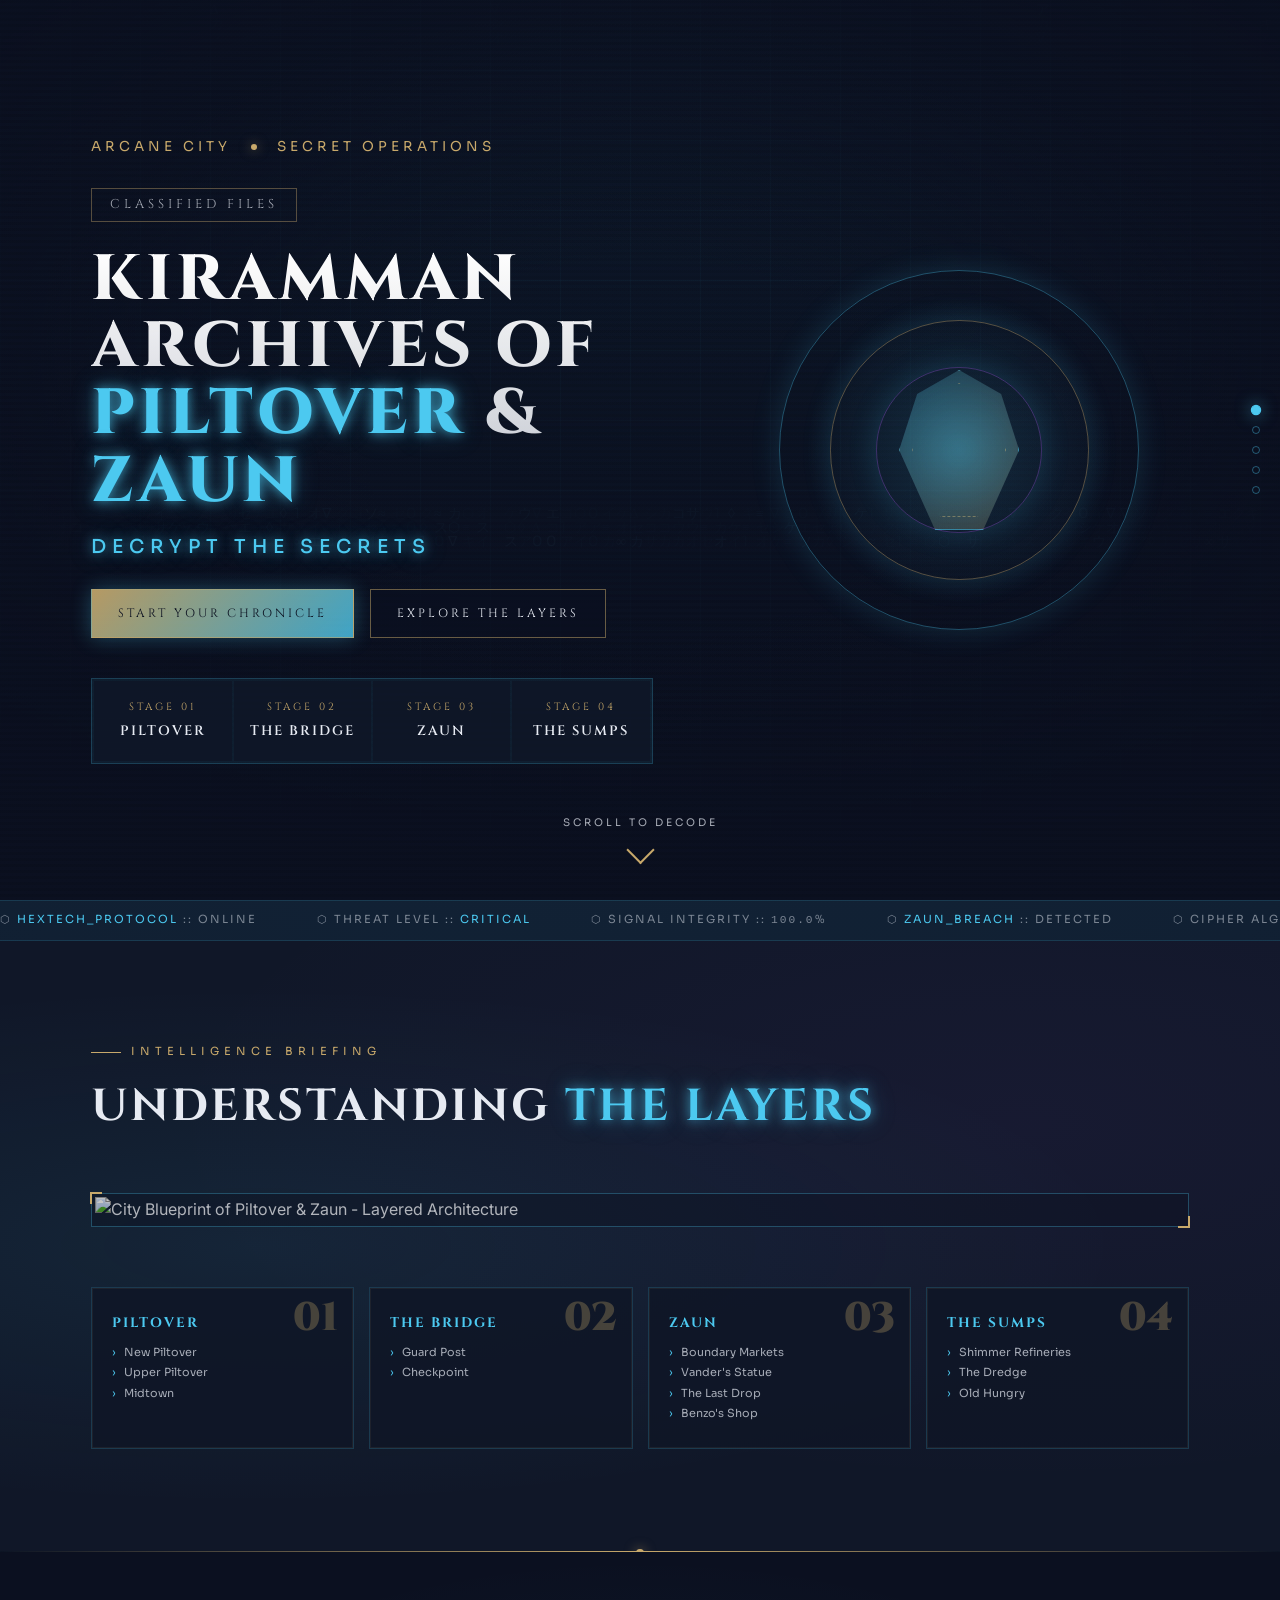
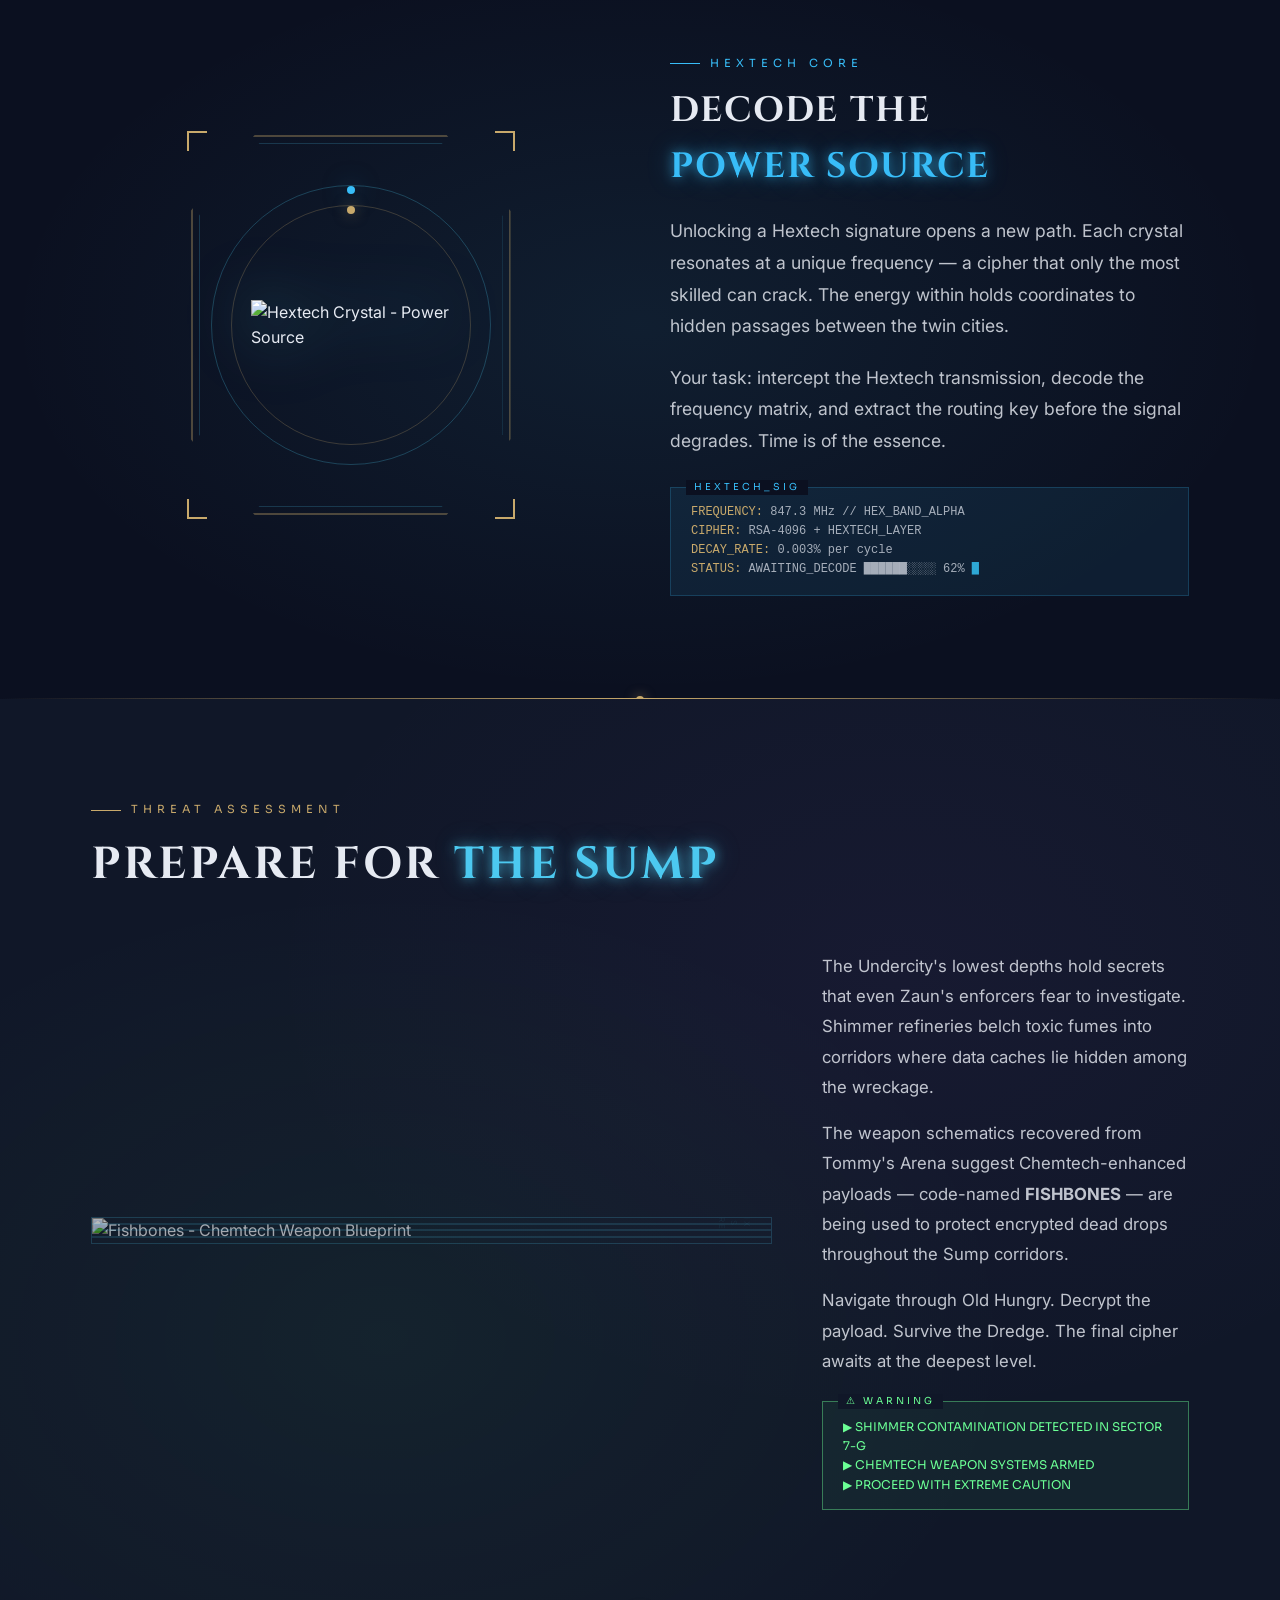
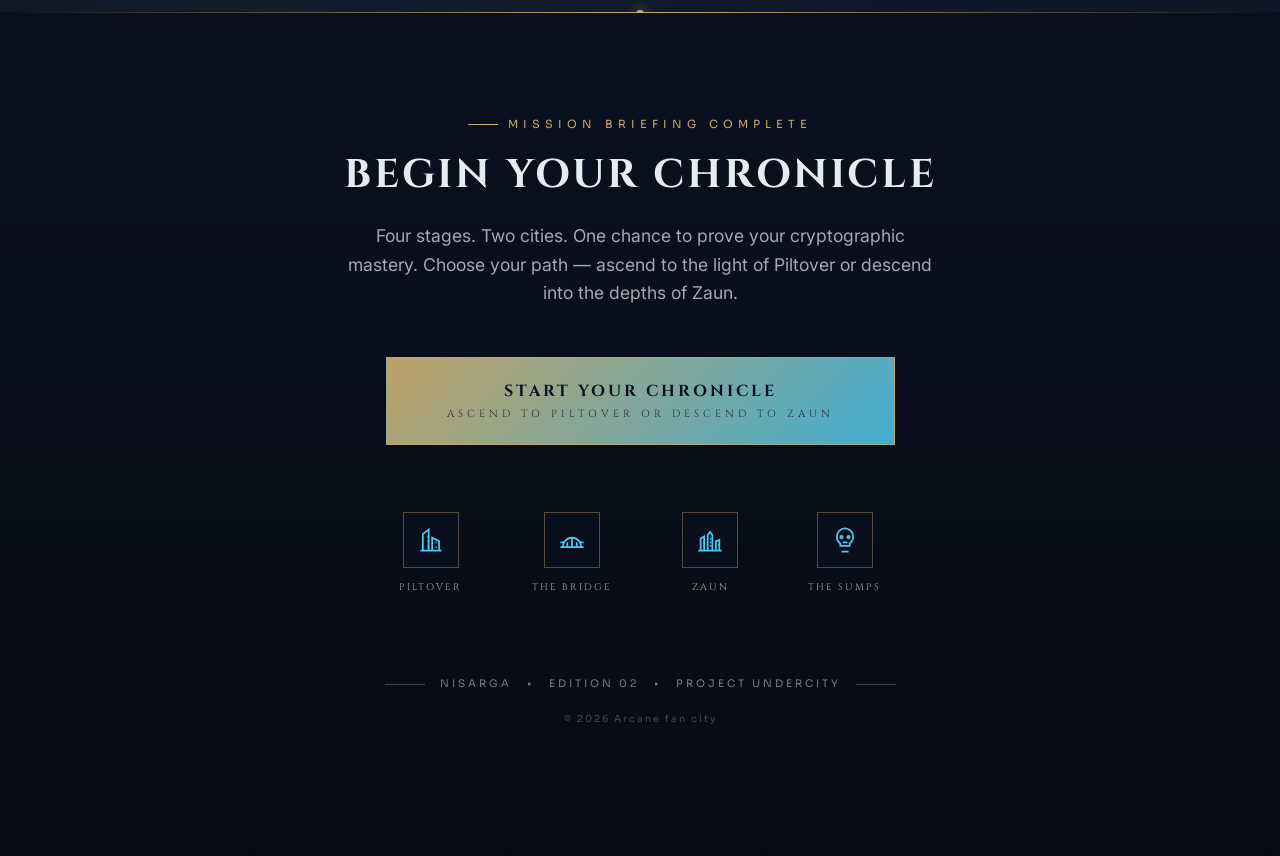
==== index.html @ 18150e85 "Add files via upload" ====
<!DOCTYPE html>
<html lang="en">
<head>
  <meta charset="UTF-8">
  <meta name="viewport" content="width=device-width, initial-scale=1.0">
  <meta name="description" content="The Chronicles of Piltover & Zaun — A Cryptography CTF Challenge. Decode hextech secrets, navigate the undercity, and prove your skills across 4 stages.">
  <title>Chronicles of Piltover & Zaun | Cryptography CTF Challenge</title>
  <link rel="stylesheet" href="index.css">
  <link rel="preconnect" href="https://fonts.googleapis.com">
  <link rel="preconnect" href="https://fonts.gstatic.com" crossorigin>
</head>
<body>

  <!-- Loading Screen -->
  <div class="loading-screen" id="loading-screen">
    <div class="loading-text">Initializing</div>
    <div class="loading-bar"></div>
  </div>

  <!-- Global Canvas Effects -->
  <canvas id="matrix-canvas"></canvas>
  <canvas id="data-streams-canvas"></canvas>
  
  <!-- Grid Overlay -->
  <div class="grid-overlay"></div>

  <!-- Digital Dust Particles -->
  <div class="digital-dust" id="digital-dust"></div>

  <!-- Main Content -->
  <main class="main-content">

    <!-- ==================== HERO SECTION ==================== -->
    <section class="hero-section section" id="hero">
      <div class="hero-bg-layers">
        <div class="hero-layer hero-layer--grid" id="layer-grid"></div>
        <div class="hero-layer hero-layer--city" id="layer-city"></div>
        <div class="hero-layer hero-layer--atmosphere"></div>
        <div class="hero-layer hero-layer--vignette"></div>
        <div class="hero-scanlines"></div>
      </div>

      <div class="hero-layout">
        <div class="hero-content">
          <div class="hero-branding">
            <span>Arcane City</span>
            <span class="brand-dot"></span>
            <span>Secret Operations</span>
          </div>

          <div class="hero-edition">Classified files</div>

          <h1 class="hero-title">
            Kiramman Archives of<br>
            <span class="accent">Piltover</span> & <span class="accent">Zaun</span>
          </h1>
          <p class="hero-subtitle">Decrypt the Secrets </p>

          <div class="hero-actions">
            <a href="#cta" class="hero-cta hero-cta--primary">Start Your Chronicle</a>
            <a href="#layers" class="hero-cta hero-cta--ghost">Explore The Layers</a>
          </div>

          <div class="hero-stages">
            <div class="hero-stage">
              <div class="stage-number">Stage 01</div>
              <div class="stage-name">Piltover</div>
            </div>
            <div class="hero-stage">
              <div class="stage-number">Stage 02</div>
              <div class="stage-name">The Bridge</div>
            </div>
            <div class="hero-stage">
              <div class="stage-number">Stage 03</div>
              <div class="stage-name">Zaun</div>
            </div>
            <div class="hero-stage">
              <div class="stage-number">Stage 04</div>
              <div class="stage-name">The Sumps</div>
            </div>
          </div>
        </div>

        <div class="hero-visual" aria-hidden="true">
          <div class="core-orbit">
            <div class="core-ring core-ring--outer"></div>
            <div class="core-ring core-ring--mid"></div>
            <div class="core-ring core-ring--inner"></div>
            <div class="core-crystal">
              <div class="core-crystal-glow"></div>
              <div class="core-runes"></div>
            </div>
            <div class="core-sparks"></div>
          </div>
        </div>
      </div>

      <div class="scroll-indicator">
        <span>Scroll to Decode</span>
        <div class="arrow"></div>
      </div>
    </section>

    <!-- Data Ticker -->
    <div class="data-ticker">
      <div class="data-ticker-inner" id="ticker">
        <span>⬡ <span class="red">HEXTECH_PROTOCOL</span> :: Online</span>
        <span>⬡ Threat Level :: <span class="red">CRITICAL</span></span>
        <span>⬡ Signal Integrity :: <span class="signal-integrity">98.7</span>%</span>
        <span>⬡ <span class="red">ZAUN_BREACH</span> :: Detected</span>
        <span>⬡ Cipher Algorithm :: AES-256-HEX</span>
        <span>⬡ Countdown :: <span class="red" id="countdown-ticker">00:00:00</span></span>
        <span>⬡ Active Agents :: 61</span>
        <span>⬡ <span class="red">SHIMMER_TRACE</span> :: Positive</span>
        <span>⬡ Decryption Keys :: 4 Required</span>
        <span>⬡ Bridge Status :: <span class="red">LOCKDOWN</span></span>
        <!-- Duplicate for seamless loop -->
        <span>⬡ <span class="red">HEXTECH_PROTOCOL</span> :: Online</span>
        <span>⬡ Threat Level :: <span class="red">CRITICAL</span></span>
        <span>⬡ Signal Integrity :: <span class="signal-integrity">98.7</span>%</span>
        <span>⬡ <span class="red">ZAUN_BREACH</span> :: Detected</span>
        <span>⬡ Cipher Algorithm :: AES-256-HEX</span>
        <span>⬡ Countdown :: <span class="red">00:00:00</span></span>
        <span>⬡ Active Agents :: 61</span>
        <span>⬡ <span class="red">SHIMMER_TRACE</span> :: Positive</span>
        <span>⬡ Decryption Keys :: 4 Required</span>
        <span>⬡ Bridge Status :: <span class="red">LOCKDOWN</span></span>
      </div>
    </div>

    <!-- ==================== UNDERSTANDING THE LAYERS ==================== -->
    <section class="layers-section section" id="layers">
      <div class="section-inner">
        <div class="section-label reveal">Intelligence Briefing</div>
        <h2 class="section-title reveal reveal-delay-1">
          Understanding <span class="highlight">The Layers</span>
        </h2>

        <!-- Blueprint with callout panels -->
        <div class="blueprint-container reveal reveal-delay-2">
          <div class="blueprint-image-wrap">
            <img src="assets/images/City.png" alt="City Blueprint of Piltover & Zaun - Layered Architecture" id="blueprint-img">

            <div class="callout-overlay" id="callout-overlay">
              <div class="callout-panel callout--piltover">
                <span class="callout-stage">Stage 1</span>
                Piltover<br>
                <span style="font-weight:400; font-size:0.55rem; opacity:0.8;">New Piltover • Upper Piltover • Midtown</span>
              </div>

              <div class="callout-panel callout--bridge">
                <span class="callout-stage">Stage 2</span>
                The Bridge<br>
                <span style="font-weight:400; font-size:0.55rem; opacity:0.8;">Guard Post • Checkpoint</span>
              </div>

              <div class="callout-panel callout--zaun">
                <span class="callout-stage">Stage 3</span>
                Zaun<br>
                <span style="font-weight:400; font-size:0.55rem; opacity:0.8;">Upper Zone: Boundary Markets, Vander's Statue<br>Middle Zone: The Last Drop, Benzo's Shop</span>
              </div>

              <div class="callout-panel callout--sumps">
                <span class="callout-stage">Stage 4</span>
                The Sumps<br>
                <span style="font-weight:400; font-size:0.55rem; opacity:0.8;">Shimmer Refineries • The Dredge • Old Hungry</span>
              </div>
            </div>
          </div>
        </div>

        <!-- Stage detail cards -->
        <div class="stage-cards">
          <div class="stage-card reveal">
            <div class="stage-card-number">01</div>
            <div class="stage-card-title">Piltover</div>
            <div class="stage-card-locations">
              <span>New Piltover</span>
              <span>Upper Piltover</span>
              <span>Midtown</span>
            </div>
          </div>

          <div class="stage-card reveal reveal-delay-1">
            <div class="stage-card-number">02</div>
            <div class="stage-card-title">The Bridge</div>
            <div class="stage-card-locations">
              <span>Guard Post</span>
              <span>Checkpoint</span>
            </div>
          </div>

          <div class="stage-card reveal reveal-delay-2">
            <div class="stage-card-number">03</div>
            <div class="stage-card-title">Zaun</div>
            <div class="stage-card-locations">
              <span>Boundary Markets</span>
              <span>Vander's Statue</span>
              <span>The Last Drop</span>
              <span>Benzo's Shop</span>
            </div>
          </div>

          <div class="stage-card reveal reveal-delay-3">
            <div class="stage-card-number">04</div>
            <div class="stage-card-title">The Sumps</div>
            <div class="stage-card-locations">
              <span>Shimmer Refineries</span>
              <span>The Dredge</span>
              <span>Old Hungry</span>
            </div>
          </div>
        </div>
      </div>
    </section>

    <div class="section-divider"></div>

    <!-- ==================== HEXTECH GEM SECTION ==================== -->
    <section class="hextech-section section" id="hextech">
      <div class="section-inner">
        <div class="hextech-content">
          <div class="hextech-visual reveal">
            <div class="hextech-frame">
              <div class="hextech-corner hextech-corner--tl"></div>
              <div class="hextech-corner hextech-corner--tr"></div>
              <div class="hextech-corner hextech-corner--bl"></div>
              <div class="hextech-corner hextech-corner--br"></div>

              <div class="hextech-spin-ring"></div>
              <div class="hextech-spin-ring hextech-spin-ring--2"></div>
              <img src="assets/images/hextech_gem.png" alt="Hextech Crystal - Power Source" class="hextech-gem-img" id="hextech-gem">
            </div>
          </div>

          <div class="hextech-text reveal reveal-delay-2">
            <div class="section-label">Hextech Core</div>
            <h2 class="hextech-text-title">
              Decode the<br><span class="blue">Power Source</span>
            </h2>
            <p>
              Unlocking a Hextech signature opens a new path. Each crystal resonates
              at a unique frequency — a cipher that only the most skilled can crack.
              The energy within holds coordinates to hidden passages between the twin cities.
            </p>
            <p>
              Your task: intercept the Hextech transmission, decode the frequency matrix,
              and extract the routing key before the signal degrades. Time is of the essence.
            </p>

            <div class="hextech-signature">
              <code>
                <span class="key">FREQUENCY:</span> 847.3 MHz // HEX_BAND_ALPHA<br>
                <span class="key">CIPHER:</span> RSA-4096 + HEXTECH_LAYER<br>
                <span class="key">DECAY_RATE:</span> 0.003% per cycle<br>
                <span class="key">STATUS:</span> AWAITING_DECODE ██████░░░░ 62%
              </code>
            </div>
          </div>
        </div>
      </div>
    </section>

    <div class="section-divider"></div>

    <!-- ==================== FISHBONES / PREPARE FOR SUMP ==================== -->
    <section class="sump-section section" id="sump">
      <div class="section-inner">
        <div class="section-label reveal">Threat Assessment</div>
        <h2 class="section-title reveal reveal-delay-1">
          Prepare for <span class="highlight">The Sump</span>
        </h2>

        <div class="sump-content">
          <div class="fishbones-container reveal reveal-delay-2">
            <img src="assets/images/fishbones_blueprint.jpg" alt="Fishbones - Chemtech Weapon Blueprint" id="fishbones-img">

            <!-- Glitch effect lines -->
            <div class="glitch-overlay">
              <div class="glitch-line"></div>
              <div class="glitch-line"></div>
              <div class="glitch-line"></div>
            </div>

            <!-- Digital crack SVG overlay -->
            <div class="crack-overlay">
              <svg viewBox="0 0 1000 600" preserveAspectRatio="none">
                <line x1="100" y1="0" x2="250" y2="150" stroke="rgba(230,57,70,0.15)" stroke-width="1"/>
                <line x1="250" y1="150" x2="200" y2="300" stroke="rgba(230,57,70,0.1)" stroke-width="0.5"/>
                <line x1="250" y1="150" x2="400" y2="200" stroke="rgba(230,57,70,0.12)" stroke-width="0.8"/>
                <line x1="700" y1="400" x2="850" y2="550" stroke="rgba(230,57,70,0.1)" stroke-width="0.6"/>
                <line x1="850" y1="550" x2="900" y2="500" stroke="rgba(230,57,70,0.08)" stroke-width="0.5"/>
                <line x1="500" y1="100" x2="550" y2="250" stroke="rgba(230,57,70,0.06)" stroke-width="0.4"/>
              </svg>
            </div>

            <!-- Hidden Jinx graffiti -->
            <div class="jinx-hidden" title="You found me! 💣">JINX WAS HERE ✧</div>
          </div>

          <div class="sump-text reveal reveal-delay-3">
            <p>
              The Undercity's lowest depths hold secrets that even Zaun's enforcers fear
              to investigate. Shimmer refineries belch toxic fumes into corridors where
              data caches lie hidden among the wreckage.
            </p>
            <p>
              The weapon schematics recovered from Tommy's Arena suggest Chemtech-enhanced
              payloads — code-named <strong>FISHBONES</strong> — are being used to
              protect encrypted dead drops throughout the Sump corridors.
            </p>
            <p>
              Navigate through Old Hungry. Decrypt the payload. Survive the Dredge.
              The final cipher awaits at the deepest level.
            </p>

            <div class="sump-warning">
              <span class="blink">▶</span> SHIMMER CONTAMINATION DETECTED IN SECTOR 7-G<br>
              <span class="blink">▶</span> CHEMTECH WEAPON SYSTEMS ARMED<br>
              <span class="blink">▶</span> PROCEED WITH EXTREME CAUTION
            </div>
          </div>
        </div>
      </div>
    </section>

    <div class="section-divider"></div>

    <!-- ==================== FOOTER / CTA SECTION ==================== -->
    <section class="cta-section section" id="cta">
      <div class="section-inner">
        <div class="section-label reveal" style="justify-content:center;">Mission Briefing Complete</div>

        <h2 class="cta-title reveal reveal-delay-1">
          Begin Your Chronicle
        </h2>
        <p class="cta-subtitle reveal reveal-delay-2">
          Four stages. Two cities. One chance to prove your cryptographic mastery.
          Choose your path — ascend to the light of Piltover or descend into the depths of Zaun.
        </p>

        <a href="#" class="cta-button reveal reveal-delay-3" id="cta-btn">
          <span>
            Start Your Chronicle
            <span class="cta-button-sub">Ascend to Piltover or Descend to Zaun</span>
          </span>
        </a>

        <!-- Stage icons -->
        <div class="cta-icons reveal reveal-delay-4">
          <div class="cta-icon-item">
            <div class="cta-icon">
              <!-- City icon -->
              <svg viewBox="0 0 24 24">
                <path d="M3 21h18M5 21V7l5-4v18M13 21V10l6 3v8"/>
                <path d="M9 9h1M9 13h1M9 17h1M16 14h1M16 18h1"/>
              </svg>
            </div>
            <div class="cta-icon-label">Piltover</div>
          </div>

          <div class="cta-icon-item">
            <div class="cta-icon">
              <!-- Bridge icon -->
              <svg viewBox="0 0 24 24">
                <path d="M2 18h20M4 18c0-4 3.5-8 8-8s8 4 8 8"/>
                <path d="M8 18v-4M12 18v-8M16 18v-4"/>
                <path d="M2 14h4M18 14h4"/>
              </svg>
            </div>
            <div class="cta-icon-label">The Bridge</div>
          </div>

          <div class="cta-icon-item">
            <div class="cta-icon">
              <!-- Zaun skyline icon -->
              <svg viewBox="0 0 24 24">
                <path d="M2 21h20M4 21V11l3-2v12M10 21V8l2-3 2 3v13M17 21V13l3-1v9"/>
                <path d="M7 14H6M7 17H6M12 11h1M12 14h1M12 17h1M19 16h1"/>
              </svg>
            </div>
            <div class="cta-icon-label">Zaun</div>
          </div>

          <div class="cta-icon-item">
            <div class="cta-icon">
              <!-- Sump/skull icon -->
              <svg viewBox="0 0 24 24">
                <path d="M12 2C8 2 5 5.5 5 9c0 2.5 1.5 5 3 6v2h8v-2c1.5-1 3-3.5 3-6 0-3.5-3-7-7-7z"/>
                <path d="M9 22h6M9 10.5a1 1 0 100-2 1 1 0 000 2zM15 10.5a1 1 0 100-2 1 1 0 000 2z"/>
                <path d="M10 14h4"/>
              </svg>
            </div>
            <div class="cta-icon-label">The Sumps</div>
          </div>
        </div>

        <!-- Footer branding -->
        <div class="footer-branding reveal">
          <span class="brand-line"></span>
          <span>NISARGA</span>
          <span>•</span>
          <span>Edition 02</span>
          <span>•</span>
          <span>Project Undercity</span>
          <span class="brand-line"></span>
        </div>

        <div class="footer-copyright">
          © 2026 Arcane fan city
        </div>
      </div>
    </section>

  </main>

  <script src="index.js"></script>
</body>
</html>
---- index.css ----
/* ===== DESIGN SYSTEM ===== */
@import url('https://fonts.googleapis.com/css2?family=Cinzel:wght@400;500;600;700;800;900&family=Inter:wght@300;400;500;600;700&family=Sora:wght@300;400;500;600&display=swap');

:root {
  /* Colors */
  --bg-primary: #0b1020;
  --bg-secondary: #101728;
  --bg-tertiary: #151d30;
  --bg-card: rgba(15, 22, 38, 0.85);
  --bg-card-hover: rgba(19, 28, 48, 0.95);

  --red-primary: #4cc9f0;
  --red-bright: #8be9fd;
  --red-glow: #8be9fd;
  --red-dark: #1b2a3f;
  --red-muted: rgba(76, 201, 240, 0.3);

  --blue-hex: #38bdf8;
  --blue-glow: #8be9fd;
  --blue-dark: #0f2a3a;

  --white: #e6eaf2;
  --white-bright: #ffffff;
  --gray-100: rgba(230, 234, 242, 0.82);
  --gray-200: rgba(230, 234, 242, 0.7);
  --gray-300: rgba(230, 234, 242, 0.5);
  --gray-400: rgba(230, 234, 242, 0.28);
  --gray-500: rgba(11, 16, 32, 0.9);

  --gold: #c8a96b;
  --green-zaun: #6bff95;
  --green-shimmer: #9d4edd;

  /* Typography */
  --font-display: 'Cinzel', serif;
  --font-body: 'Inter', sans-serif;
  --font-mono: 'Sora', sans-serif;

  /* Spacing */
  --section-padding: clamp(60px, 8vw, 120px);
  --content-max-width: 1200px;
  
  /* Effects */
  --glow-red: 0 0 20px rgba(76, 201, 240, 0.45), 0 0 50px rgba(76, 201, 240, 0.2);
  --glow-blue: 0 0 24px rgba(56, 189, 248, 0.5), 0 0 60px rgba(56, 189, 248, 0.22);
  --glow-text-red: 0 0 12px rgba(76, 201, 240, 0.7), 0 0 26px rgba(76, 201, 240, 0.35);
  --glow-text-blue: 0 0 12px rgba(56, 189, 248, 0.7), 0 0 26px rgba(56, 189, 248, 0.35);
}

/* ===== RESET & BASE ===== */
*, *::before, *::after {
  margin: 0;
  padding: 0;
  box-sizing: border-box;
}

html {
  scroll-behavior: smooth;
  scrollbar-width: thin;
  scrollbar-color: var(--red-primary) var(--bg-primary);
}

html::-webkit-scrollbar {
  width: 6px;
}

html::-webkit-scrollbar-track {
  background: var(--bg-primary);
}

html::-webkit-scrollbar-thumb {
  background: var(--red-primary);
  border-radius: 3px;
}

body {
  font-family: var(--font-body);
  background: radial-gradient(circle at top, rgba(76, 201, 240, 0.08), transparent 60%), var(--bg-primary);
  color: var(--white);
  overflow-x: hidden;
  line-height: 1.6;
  -webkit-font-smoothing: antialiased;
}

body::before {
  content: '';
  position: fixed;
  inset: 0;
  pointer-events: none;
  background: linear-gradient(180deg, rgba(11, 16, 32, 0.3), rgba(11, 16, 32, 0.9));
  opacity: 0.8;
  z-index: 0;
}

/* ===== GLOBAL CANVAS OVERLAY ===== */
#matrix-canvas {
  position: fixed;
  top: 0;
  left: 0;
  width: 100%;
  height: 100%;
  pointer-events: none;
  z-index: 1;
  opacity: 0.06;
}

#data-streams-canvas {
  position: fixed;
  top: 0;
  left: 0;
  width: 100%;
  height: 100%;
  pointer-events: none;
  z-index: 2;
  opacity: 0.12;
}

/* ===== DIGITAL DUST PARTICLES ===== */
.digital-dust {
  position: fixed;
  top: 0;
  left: 0;
  width: 100%;
  height: 100%;
  pointer-events: none;
  z-index: 3;
  overflow: hidden;
}

.dust-particle {
  position: absolute;
  width: 2px;
  height: 2px;
  background: var(--red-primary);
  border-radius: 50%;
  opacity: 0;
  animation: dustFloat 10s infinite;
}

@keyframes dustFloat {
  0% { opacity: 0; transform: translateY(100vh) scale(0); }
  10% { opacity: 0.8; }
  90% { opacity: 0.2; }
  100% { opacity: 0; transform: translateY(-20px) scale(1); }
}

/* ===== GRID OVERLAY ===== */
.grid-overlay {
  position: fixed;
  top: 0;
  left: 0;
  width: 100%;
  height: 100%;
  pointer-events: none;
  z-index: 1;
  background-image: 
    linear-gradient(rgba(76, 201, 240, 0.04) 1px, transparent 1px),
    linear-gradient(90deg, rgba(76, 201, 240, 0.04) 1px, transparent 1px);
  background-size: 70px 70px;
}

/* ===== MAIN CONTENT WRAPPER ===== */
.main-content {
  position: relative;
  z-index: 10;
}

/* ===== SECTION COMMON ===== */
.section {
  position: relative;
  padding: var(--section-padding) 0;
  overflow: hidden;
}

.section-inner {
  max-width: var(--content-max-width);
  margin: 0 auto;
  padding: 0 clamp(20px, 4vw, 60px);
}

/* Section dividers */
.section-divider {
  width: 100%;
  height: 1px;
  background: linear-gradient(90deg, transparent, var(--gold), transparent);
  margin: 0 auto;
  position: relative;
}

.section-divider::before {
  content: '';
  position: absolute;
  top: -2px;
  left: 50%;
  transform: translateX(-50%);
  width: 8px;
  height: 8px;
  background: var(--gold);
  border-radius: 50%;
  box-shadow: 0 0 12px rgba(200, 169, 107, 0.6);
}

/* ===== HERO SECTION ===== */
.hero-section {
  position: relative;
  min-height: 100vh;
  display: flex;
  flex-direction: column;
  justify-content: center;
  align-items: center;
  overflow: hidden;
}

.hero-bg-layers {
  position: absolute;
  top: 0;
  left: 0;
  width: 100%;
  height: 100%;
  z-index: 0;
}

.hero-layer {
  position: absolute;
  top: 0;
  left: 0;
  width: 100%;
  height: 100%;
  background-size: cover;
  background-position: center;
  transition: transform 0.3s ease-out;
}

.hero-layer--grid {
  background-image: url('assets/images/City.png');
  opacity: 0.1;
  mix-blend-mode: screen;
  filter: hue-rotate(185deg) brightness(0.35) saturate(1.2);
  animation: gridPulse 8s ease-in-out infinite;
}

@keyframes gridPulse {
  0%, 100% { opacity: 0.06; }
  50% { opacity: 0.14; }
}

.hero-layer--city {
  background-image: url('assets/images/piltover_cityscape.png');
  opacity: 0.55;
  filter: brightness(0.35) contrast(1.2);
}

.hero-layer--atmosphere {
  background: linear-gradient(
    180deg, 
    rgba(11, 16, 32, 0.2) 0%,
    rgba(11, 16, 32, 0.15) 30%,
    rgba(11, 16, 32, 0.65) 70%,
    rgba(11, 16, 32, 1) 100%
  );
}

.hero-layer--vignette {
  background: radial-gradient(
    ellipse at center,
    transparent 30%,
    rgba(11, 16, 32, 0.7) 70%,
    rgba(11, 16, 32, 0.95) 100%
  );
}

/* Scanline effect */
.hero-scanlines {
  position: absolute;
  top: 0;
  left: 0;
  width: 100%;
  height: 100%;
  background: repeating-linear-gradient(
    0deg,
    transparent,
    transparent 3px,
    rgba(0, 0, 0, 0.08) 3px,
    rgba(0, 0, 0, 0.08) 6px
  );
  pointer-events: none;
  z-index: 2;
}

.hero-layout {
  position: relative;
  z-index: 5;
  width: 100%;
  max-width: 1200px;
  padding: 0 clamp(20px, 4vw, 60px);
  display: grid;
  grid-template-columns: 1.1fr 0.9fr;
  gap: clamp(30px, 6vw, 80px);
  align-items: center;
}

.hero-content {
  position: relative;
  text-align: left;
  max-width: 640px;
}

.hero-branding {
  display: flex;
  align-items: center;
  justify-content: flex-start;
  gap: 20px;
  margin-bottom: 30px;
  font-family: var(--font-mono);
  font-size: clamp(0.65rem, 1.2vw, 0.85rem);
  color: var(--gold);
  text-transform: uppercase;
  letter-spacing: 4px;
}

.hero-branding .brand-dot {
  width: 6px;
  height: 6px;
  background: var(--gold);
  border-radius: 50%;
  box-shadow: 0 0 12px rgba(200, 169, 107, 0.6);
  animation: blink 2s ease-in-out infinite;
}

@keyframes blink {
  0%, 100% { opacity: 1; }
  50% { opacity: 0.3; }
}

.hero-edition {
  font-family: var(--font-display);
  font-size: clamp(0.7rem, 1vw, 0.9rem);
  color: var(--gray-200);
  letter-spacing: 4px;
  border: 1px solid rgba(200, 169, 107, 0.4);
  padding: 6px 18px;
  display: inline-block;
  margin-bottom: 25px;
  text-transform: uppercase;
}

.hero-title {
  font-family: var(--font-display);
  font-weight: 800;
  font-size: clamp(2rem, 5vw, 4.4rem);
  line-height: 1.05;
  text-transform: uppercase;
  letter-spacing: 4px;
  margin-bottom: 16px;
  background: linear-gradient(180deg, var(--white-bright) 0%, var(--gray-100) 100%);
  -webkit-background-clip: text;
  -webkit-text-fill-color: transparent;
  background-clip: text;
  position: relative;
}

.hero-title .accent {
  -webkit-text-fill-color: var(--red-primary);
  text-shadow: var(--glow-text-red);
  position: relative;
}

.hero-subtitle {
  font-family: var(--font-mono);
  font-weight: 500;
  font-size: clamp(0.9rem, 2vw, 1.2rem);
  color: var(--red-primary);
  text-transform: uppercase;
  letter-spacing: 6px;
  margin-bottom: 26px;
  text-shadow: var(--glow-text-red);
}

.hero-actions {
  display: flex;
  gap: 16px;
  flex-wrap: wrap;
  margin-bottom: 40px;
}

.hero-cta {
  position: relative;
  padding: 14px 26px;
  font-family: var(--font-display);
  font-size: 0.75rem;
  text-transform: uppercase;
  letter-spacing: 3px;
  text-decoration: none;
  border: 1px solid rgba(200, 169, 107, 0.5);
  transition: all 0.4s ease;
}

.hero-cta--primary {
  color: var(--bg-primary);
  background: linear-gradient(135deg, rgba(200, 169, 107, 0.9), rgba(76, 201, 240, 0.8));
  box-shadow: 0 0 20px rgba(76, 201, 240, 0.3);
}

.hero-cta--ghost {
  color: var(--white);
  background: rgba(11, 16, 32, 0.6);
}

.hero-cta:hover {
  transform: translateY(-2px);
  box-shadow: 0 12px 28px rgba(11, 16, 32, 0.6);
}

/* Stage listing */
.hero-stages {
  display: grid;
  grid-template-columns: repeat(4, 1fr);
  gap: 2px;
  max-width: 720px;
  margin: 0;
  background: rgba(76, 201, 240, 0.08);
  border: 1px solid rgba(76, 201, 240, 0.2);
  padding: 2px;
}

.hero-stage {
  background: var(--bg-card);
  padding: 18px 12px;
  text-align: center;
  position: relative;
  transition: all 0.3s ease;
  cursor: default;
}

.hero-stage:hover {
  background: var(--bg-card-hover);
}

.hero-stage::before {
  content: '';
  position: absolute;
  top: 0;
  left: 0;
  width: 100%;
  height: 2px;
  background: linear-gradient(90deg, transparent, var(--gold), transparent);
  transform: scaleX(0);
  transition: transform 0.3s ease;
}

.hero-stage:hover::before {
  transform: scaleX(1);
}

.stage-number {
  font-family: var(--font-display);
  font-size: 0.65rem;
  color: var(--gold);
  letter-spacing: 3px;
  margin-bottom: 6px;
  text-transform: uppercase;
}

.stage-name {
  font-family: var(--font-display);
  font-size: clamp(0.7rem, 1.2vw, 0.85rem);
  font-weight: 600;
  color: var(--white);
  text-transform: uppercase;
  letter-spacing: 2px;
}

/* Hero visual centerpiece */
.hero-visual {
  position: relative;
  display: flex;
  justify-content: center;
  align-items: center;
  min-height: 420px;
}

.core-orbit {
  position: relative;
  width: min(360px, 70vw);
  height: min(360px, 70vw);
  display: flex;
  align-items: center;
  justify-content: center;
  animation: coreFloat 6s ease-in-out infinite;
}

@keyframes coreFloat {
  0%, 100% { transform: translateY(0); }
  50% { transform: translateY(-10px); }
}

.core-ring {
  position: absolute;
  border: 1px solid rgba(76, 201, 240, 0.35);
  border-radius: 50%;
  box-shadow: 0 0 30px rgba(76, 201, 240, 0.15);
}

.core-ring--outer {
  width: 100%;
  height: 100%;
  animation: ringSpin 26s linear infinite;
}

.core-ring--mid {
  width: 72%;
  height: 72%;
  border-color: rgba(200, 169, 107, 0.4);
  animation: ringSpin 18s linear infinite reverse;
}

.core-ring--inner {
  width: 46%;
  height: 46%;
  border-color: rgba(157, 78, 221, 0.35);
  animation: ringSpin 14s linear infinite;
}

@keyframes ringSpin {
  from { transform: rotate(0deg); }
  to { transform: rotate(360deg); }
}

.core-crystal {
  position: relative;
  width: 120px;
  height: 160px;
  background: linear-gradient(135deg, rgba(76, 201, 240, 0.2), rgba(200, 169, 107, 0.25));
  clip-path: polygon(50% 0%, 85% 15%, 100% 50%, 70% 100%, 30% 100%, 0% 50%, 15% 15%);
  border: 1px solid rgba(76, 201, 240, 0.5);
  box-shadow: 0 0 40px rgba(76, 201, 240, 0.35);
  animation: crystalPulse 4s ease-in-out infinite;
}

.core-crystal-glow {
  position: absolute;
  inset: -20px;
  background: radial-gradient(circle, rgba(76, 201, 240, 0.35), transparent 70%);
  filter: blur(6px);
  opacity: 0.9;
}

.core-runes {
  position: absolute;
  inset: 12px;
  border: 1px dashed rgba(200, 169, 107, 0.5);
  clip-path: polygon(50% 0%, 85% 15%, 100% 50%, 70% 100%, 30% 100%, 0% 50%, 15% 15%);
  animation: runeRotate 10s linear infinite;
}

@keyframes crystalPulse {
  0%, 100% { transform: scale(1); filter: brightness(1); }
  50% { transform: scale(1.04); filter: brightness(1.2); }
}

@keyframes runeRotate {
  from { transform: rotate(0deg); }
  to { transform: rotate(360deg); }
}

.core-sparks {
  position: absolute;
  width: 100%;
  height: 100%;
  background: radial-gradient(circle, rgba(76, 201, 240, 0.15), transparent 60%);
  animation: sparkPulse 5s ease-in-out infinite;
}

@keyframes sparkPulse {
  0%, 100% { opacity: 0.6; }
  50% { opacity: 1; }
}

/* Scroll indicator */
.scroll-indicator {
  position: absolute;
  bottom: 40px;
  left: 50%;
  transform: translateX(-50%);
  z-index: 5;
  display: flex;
  flex-direction: column;
  align-items: center;
  gap: 8px;
  animation: scrollBounce 2s ease-in-out infinite;
}

.scroll-indicator span {
  font-family: var(--font-mono);
  font-size: 0.65rem;
  color: var(--gray-200);
  letter-spacing: 3px;
  text-transform: uppercase;
}

.scroll-indicator .arrow {
  width: 20px;
  height: 20px;
  border-right: 2px solid var(--gold);
  border-bottom: 2px solid var(--gold);
  transform: rotate(45deg);
}

@keyframes scrollBounce {
  0%, 100% { transform: translateX(-50%) translateY(0); }
  50% { transform: translateX(-50%) translateY(10px); }
}

/* ===== UNDERSTANDING THE LAYERS SECTION ===== */
.layers-section {
  background: var(--bg-secondary);
  position: relative;
}

.layers-section::before {
  content: '';
  position: absolute;
  top: 0;
  left: 0;
  width: 100%;
  height: 100%;
  background: 
    radial-gradient(ellipse at 20% 50%, rgba(76, 201, 240, 0.08) 0%, transparent 60%),
    radial-gradient(ellipse at 80% 30%, rgba(157, 78, 221, 0.05) 0%, transparent 60%);
  pointer-events: none;
}

.section-label {
  font-family: var(--font-mono);
  font-size: 0.7rem;
  color: var(--gold);
  letter-spacing: 5px;
  text-transform: uppercase;
  margin-bottom: 10px;
  display: flex;
  align-items: center;
  gap: 10px;
}

.section-label::before {
  content: '';
  width: 30px;
  height: 1px;
  background: var(--gold);
}

.section-title {
  font-family: var(--font-display);
  font-weight: 700;
  font-size: clamp(1.5rem, 4vw, 2.8rem);
  text-transform: uppercase;
  letter-spacing: 3px;
  margin-bottom: 50px;
  color: var(--white);
}

.section-title .highlight {
  color: var(--red-primary);
  text-shadow: var(--glow-text-red);
}

/* Blueprint container */
.blueprint-container {
  position: relative;
  width: 100%;
  border: 1px solid rgba(76, 201, 240, 0.3);
  padding: 3px;
  margin-bottom: 60px;
  background: rgba(11, 16, 32, 0.4);
}

.blueprint-container::before,
.blueprint-container::after {
  content: '';
  position: absolute;
  width: 12px;
  height: 12px;
  border: 2px solid var(--gold);
}

.blueprint-container::before {
  top: -2px;
  left: -2px;
  border-right: none;
  border-bottom: none;
}

.blueprint-container::after {
  bottom: -2px;
  right: -2px;
  border-left: none;
  border-top: none;
}

.blueprint-image-wrap {
  position: relative;
  overflow: hidden;
}

.blueprint-image-wrap img {
  width: 100%;
  height: auto;
  display: block;
  filter: brightness(0.75) contrast(1.1);
  transition: filter 0.5s ease;
}

.blueprint-image-wrap:hover img {
  filter: brightness(0.9) contrast(1.2);
}

/* Callout panels */
.callout-overlay {
  position: absolute;
  top: 0;
  left: 0;
  width: 100%;
  height: 100%;
  pointer-events: none;
}

.callout-panel {
  position: absolute;
  background: rgba(15, 22, 38, 0.92);
  color: var(--white-bright);
  padding: 12px 18px;
  font-family: var(--font-display);
  font-size: clamp(0.5rem, 1vw, 0.7rem);
  font-weight: 600;
  text-transform: uppercase;
  letter-spacing: 1.5px;
  line-height: 1.4;
  border-left: 3px solid var(--gold);
  pointer-events: auto;
  cursor: default;
  transition: all 0.3s ease;
  box-shadow: 0 8px 30px rgba(11, 16, 32, 0.7);
  z-index: 5;
}

.callout-panel:hover {
  background: rgba(22, 32, 52, 0.95);
  transform: scale(1.05);
}

.callout-panel .callout-stage {
  font-size: 0.6rem;
  opacity: 0.8;
  margin-bottom: 3px;
  display: block;
}

.callout-panel .callout-connector {
  position: absolute;
  background: var(--gold);
  opacity: 0.6;
}

/* Position callout panels on the blueprint */
.callout--piltover {
  top: 15%;
  right: 4%;
  max-width: 220px;
}

.callout--bridge {
  top:20%;
  left: 27%;
  max-width: 200px;
}

.callout--zaun {
  bottom: 20%;
  right: 2%;
  max-width: 280px;
}

.callout--sumps {
  bottom: 27%;
  left: 2%;
  max-width: 260px;
}

/* Connector lines */
.callout--piltover::after {
  content: '';
  position: absolute;
  left: -40px;
  top: 50%;
  width: 40px;
  height: 2px;
  background: var(--gold);
  box-shadow: 0 0 12px rgba(200, 169, 107, 0.6);
}

.callout--bridge::after {
  content: '';
  position: absolute;
  right: -40px;
  top: 50%;
  width: 40px;
  height: 2px;
  background: var(--gold);
  box-shadow: 0 0 12px rgba(200, 169, 107, 0.6);
}

.callout--zaun::after {
  content: '';
  position: absolute;
  left: -40px;
  top: 50%;
  width: 40px;
  height: 2px;
  background: var(--gold);
  box-shadow: 0 0 12px rgba(200, 169, 107, 0.6);
}

.callout--sumps::after {
  content: '';
  position: absolute;
  right: -40px;
  top: 50%;
  width: 40px;
  height: 2px;
  background: var(--gold);
  box-shadow: 0 0 12px rgba(200, 169, 107, 0.6);
}

/* Stage detail cards below blueprint */
.stage-cards {
  display: grid;
  grid-template-columns: repeat(4, 1fr);
  gap: 15px;
}

.stage-card {
  background: var(--bg-card);
  border: 1px solid rgba(76, 201, 240, 0.2);
  padding: 25px 20px;
  position: relative;
  overflow: hidden;
  transition: all 0.4s ease;
  box-shadow: inset 0 0 0 1px rgba(200, 169, 107, 0.08);
}

.stage-card::before {
  content: '';
  position: absolute;
  top: 0;
  left: 0;
  width: 100%;
  height: 3px;
  background: linear-gradient(90deg, transparent, var(--gold), transparent);
  opacity: 0;
  transition: opacity 0.4s ease;
}

.stage-card:hover {
  border-color: rgba(76, 201, 240, 0.5);
  transform: translateY(-4px);
  box-shadow: 0 12px 30px rgba(7, 10, 20, 0.65);
}

.stage-card:hover::before {
  opacity: 1;
}

.stage-card-number {
  font-family: var(--font-display);
  font-size: 2.5rem;
  font-weight: 900;
  color: rgba(200, 169, 107, 0.3);
  position: absolute;
  top: 10px;
  right: 15px;
  line-height: 1;
}

.stage-card-title {
  font-family: var(--font-display);
  font-size: 0.85rem;
  font-weight: 700;
  color: var(--red-primary);
  text-transform: uppercase;
  letter-spacing: 2px;
  margin-bottom: 8px;
}

.stage-card-locations {
  font-family: var(--font-mono);
  font-size: 0.7rem;
  color: var(--gray-200);
  line-height: 1.8;
}

.stage-card-locations span {
  display: block;
  padding-left: 12px;
  position: relative;
}

.stage-card-locations span::before {
  content: '›';
  position: absolute;
  left: 0;
  color: var(--red-primary);
}

/* ===== HEXTECH GEM SECTION ===== */
.hextech-section {
  background: var(--bg-primary);
  position: relative;
}

.hextech-section::before {
  content: '';
  position: absolute;
  top: 0;
  left: 0;
  width: 100%;
  height: 100%;
  background: radial-gradient(ellipse at center, rgba(76, 201, 240, 0.08) 0%, transparent 70%);
}

.hextech-content {
  display: grid;
  grid-template-columns: 1fr 1fr;
  gap: 60px;
  align-items: center;
}

.hextech-visual {
  position: relative;
  display: flex;
  justify-content: center;
  align-items: center;
}

.hextech-frame {
  position: relative;
  width: 320px;
  height: 380px;
  display: flex;
  justify-content: center;
  align-items: center;
}

/* Ornamental data frame */
.hextech-frame::before {
  content: '';
  position: absolute;
  top: 0;
  left: 0;
  width: 100%;
  height: 100%;
  border: 2px solid rgba(200, 169, 107, 0.35);
  clip-path: polygon(
    20% 0%, 80% 0%, 100% 20%, 100% 80%, 80% 100%, 20% 100%, 0% 80%, 0% 20%
  );
}

.hextech-frame::after {
  content: '';
  position: absolute;
  top: 8px;
  left: 8px;
  width: calc(100% - 16px);
  height: calc(100% - 16px);
  border: 1px solid rgba(76, 201, 240, 0.2);
  clip-path: polygon(
    20% 0%, 80% 0%, 100% 20%, 100% 80%, 80% 100%, 20% 100%, 0% 80%, 0% 20%
  );
}

/* Corner accents */
.hextech-corner {
  position: absolute;
  width: 20px;
  height: 20px;
  border: 2px solid var(--gold);
  z-index: 2;
}

.hextech-corner--tl { top: -4px; left: -4px; border-right: none; border-bottom: none; }
.hextech-corner--tr { top: -4px; right: -4px; border-left: none; border-bottom: none; }
.hextech-corner--bl { bottom: -4px; left: -4px; border-right: none; border-top: none; }
.hextech-corner--br { bottom: -4px; right: -4px; border-left: none; border-top: none; }

.hextech-gem-img {
  width: 200px;
  height: auto;
  animation: gemFloat 4s ease-in-out infinite, gemGlow 3s ease-in-out infinite;
  filter: drop-shadow(0 0 30px rgba(76, 201, 240, 0.6));
  position: relative;
  z-index: 1;
}

@keyframes gemFloat {
  0%, 100% { transform: translateY(0) rotate(0deg); }
  50% { transform: translateY(-15px) rotate(2deg); }
}

@keyframes gemGlow {
  0%, 100% { filter: drop-shadow(0 0 30px rgba(76, 201, 240, 0.6)) brightness(1); }
  50% { filter: drop-shadow(0 0 50px rgba(76, 201, 240, 0.9)) brightness(1.15); }
}

/* Spin ring around gem */
.hextech-spin-ring {
  position: absolute;
  width: 280px;
  height: 280px;
  border: 1px solid rgba(76, 201, 240, 0.25);
  border-radius: 50%;
  animation: spinRing 20s linear infinite;
}

.hextech-spin-ring::before {
  content: '';
  position: absolute;
  top: 0;
  left: 50%;
  transform: translateX(-50%);
  width: 8px;
  height: 8px;
  background: var(--blue-hex);
  border-radius: 50%;
  box-shadow: var(--glow-blue);
}

.hextech-spin-ring--2 {
  width: 240px;
  height: 240px;
  border-color: rgba(200, 169, 107, 0.25);
  animation: spinRing 15s linear infinite reverse;
}

.hextech-spin-ring--2::before {
  background: var(--gold);
  box-shadow: 0 0 14px rgba(200, 169, 107, 0.5);
}

@keyframes spinRing {
  from { transform: rotate(0deg); }
  to { transform: rotate(360deg); }
}

/* Hextech text content */
.hextech-text {
  position: relative;
}

.hextech-text .section-label {
  color: var(--blue-hex);
}

.hextech-text .section-label::before {
  background: var(--blue-hex);
}

.hextech-text-title {
  font-family: var(--font-display);
  font-weight: 700;
  font-size: clamp(1.3rem, 3vw, 2.2rem);
  text-transform: uppercase;
  letter-spacing: 2px;
  margin-bottom: 20px;
  color: var(--white);
}

.hextech-text-title .blue {
  color: var(--blue-hex);
  text-shadow: var(--glow-text-blue);
}

.hextech-text p {
  font-family: var(--font-body);
  font-size: clamp(0.95rem, 1.5vw, 1.1rem);
  color: var(--gray-100);
  line-height: 1.8;
  margin-bottom: 20px;
}

.hextech-signature {
  font-family: var(--font-mono);
  font-size: 0.75rem;
  color: var(--blue-hex);
  background: rgba(56, 189, 248, 0.08);
  border: 1px solid rgba(56, 189, 248, 0.2);
  padding: 15px 20px;
  position: relative;
  margin-top: 30px;
}

.hextech-signature::before {
  content: 'HEXTECH_SIG';
  position: absolute;
  top: -8px;
  left: 15px;
  font-size: 0.6rem;
  background: var(--bg-primary);
  padding: 0 8px;
  color: var(--blue-hex);
  letter-spacing: 3px;
}

.hextech-signature code {
  display: block;
  word-break: break-all;
  line-height: 1.6;
  color: var(--gray-200);
}

.hextech-signature code .key {
  color: var(--gold);
}

/* ===== FISHBONES / SUMP SECTION ===== */
.sump-section {
  background: var(--bg-secondary);
  position: relative;
}

.sump-section::before {
  content: '';
  position: absolute;
  top: 0;
  left: 0;
  width: 100%;
  height: 100%;
  background: 
    radial-gradient(ellipse at 30% 70%, rgba(107, 255, 149, 0.05) 0%, transparent 50%),
    radial-gradient(ellipse at 70% 30%, rgba(157, 78, 221, 0.05) 0%, transparent 50%);
}

.sump-content {
  display: grid;
  grid-template-columns: 1.3fr 0.7fr;
  gap: 50px;
  align-items: center;
}

.fishbones-container {
  position: relative;
  border: 1px solid rgba(76, 201, 240, 0.2);
  overflow: hidden;
}

.fishbones-container img {
  width: 100%;
  height: auto;
  display: block;
  filter: brightness(0.7) contrast(1.1);
  transition: all 0.5s ease;
}

.fishbones-container:hover img {
  filter: brightness(0.85) contrast(1.2);
}

/* Glitch overlay */
.glitch-overlay {
  position: absolute;
  top: 0;
  left: 0;
  width: 100%;
  height: 100%;
  pointer-events: none;
  overflow: hidden;
}

.glitch-line {
  position: absolute;
  width: 100%;
  height: 2px;
  background: rgba(76, 201, 240, 0.15);
  animation: glitchMove 4s ease-in-out infinite;
}

.glitch-line:nth-child(1) { top: 20%; animation-delay: 0s; }
.glitch-line:nth-child(2) { top: 45%; animation-delay: 1.5s; }
.glitch-line:nth-child(3) { top: 73%; animation-delay: 3s; }

@keyframes glitchMove {
  0%, 90%, 100% { opacity: 0; transform: translateX(0); }
  92% { opacity: 1; transform: translateX(-3px); }
  94% { opacity: 0.5; transform: translateX(5px); }
  96% { opacity: 0.8; transform: translateX(-2px); }
  98% { opacity: 0.3; transform: translateX(1px); }
}

/* Digital crack lines */
.crack-overlay {
  position: absolute;
  top: 0;
  left: 0;
  width: 100%;
  height: 100%;
  pointer-events: none;
  opacity: 0.3;
}

.crack-overlay svg {
  width: 100%;
  height: 100%;
}

/* Hidden Jinx graffiti */
.jinx-hidden {
  position: absolute;
  bottom: 12px;
  right: 18px;
  font-family: var(--font-body);
  font-size: 8px;
  color: rgba(76, 201, 240, 0.08);
  writing-mode: vertical-rl;
  letter-spacing: 2px;
  transition: all 2s ease;
  cursor: default;
  user-select: none;
}

.jinx-hidden:hover {
  color: rgba(76, 201, 240, 0.5);
  text-shadow: 0 0 5px rgba(76, 201, 240, 0.3);
}

.sump-text .section-title {
  margin-bottom: 25px;
}

.sump-text p {
  font-family: var(--font-body);
  font-size: clamp(0.95rem, 1.5vw, 1.05rem);
  color: var(--gray-100);
  line-height: 1.8;
  margin-bottom: 16px;
}

.sump-warning {
  font-family: var(--font-mono);
  font-size: 0.75rem;
  color: var(--green-zaun);
  padding: 15px 20px;
  border: 1px solid rgba(107, 255, 149, 0.4);
  background: rgba(107, 255, 149, 0.05);
  position: relative;
  margin-top: 25px;
}

.sump-warning::before {
  content: '⚠ WARNING';
  position: absolute;
  top: -8px;
  left: 15px;
  font-size: 0.6rem;
  background: var(--bg-secondary);
  padding: 0 8px;
  letter-spacing: 3px;
  color: var(--green-zaun);
}

.sump-warning .blink {
  animation: blink 1s ease-in-out infinite;
}

/* ===== FOOTER / CTA SECTION ===== */
.cta-section {
  background: linear-gradient(180deg, var(--bg-primary) 0%, #070b16 100%);
  text-align: center;
  position: relative;
  padding-bottom: clamp(60px, 10vw, 150px);
}

.cta-section::before {
  content: '';
  position: absolute;
  top: -100px;
  left: 0;
  width: 100%;
  height: 200px;
  background: linear-gradient(180deg, transparent, var(--bg-primary));
  pointer-events: none;
}

.cta-title {
  font-family: var(--font-display);
  font-weight: 700;
  font-size: clamp(1.3rem, 3.5vw, 2.5rem);
  text-transform: uppercase;
  letter-spacing: 3px;
  margin-bottom: 15px;
  color: var(--white);
}

.cta-subtitle {
  font-family: var(--font-body);
  font-size: clamp(0.95rem, 1.5vw, 1.1rem);
  color: var(--gray-200);
  max-width: 600px;
  margin: 0 auto 50px;
  line-height: 1.6;
}

/* CTA Button */
.cta-button {
  position: relative;
  display: inline-block;
  padding: 22px 60px;
  font-family: var(--font-display);
  font-size: clamp(0.8rem, 1.5vw, 1rem);
  font-weight: 700;
  text-transform: uppercase;
  letter-spacing: 3px;
  color: var(--bg-primary);
  background: linear-gradient(135deg, rgba(200, 169, 107, 0.95), rgba(76, 201, 240, 0.85));
  border: 1px solid rgba(200, 169, 107, 0.6);
  cursor: pointer;
  overflow: hidden;
  transition: all 0.4s ease;
  text-decoration: none;
  line-height: 1.4;
}

.cta-button::before {
  content: '';
  position: absolute;
  top: 0;
  left: -100%;
  width: 100%;
  height: 100%;
  background: linear-gradient(
    90deg,
    transparent,
    rgba(255, 255, 255, 0.2),
    transparent
  );
  transition: left 0.6s ease;
}

.cta-button:hover {
  transform: translateY(-3px);
  box-shadow: 0 0 40px rgba(76, 201, 240, 0.4), 0 10px 30px rgba(7, 10, 20, 0.6);
}

.cta-button:hover::before {
  left: 100%;
}

.cta-button span {
  position: relative;
  z-index: 2;
}

.cta-button-sub {
  display: block;
  font-size: 0.65rem;
  opacity: 0.8;
  letter-spacing: 4px;
  margin-top: 5px;
  font-weight: 400;
}

/* Stage icons */
.cta-icons {
  display: flex;
  justify-content: center;
  gap: clamp(30px, 6vw, 70px);
  margin-top: 60px;
}

.cta-icon-item {
  text-align: center;
  cursor: default;
  transition: all 0.3s ease;
}

.cta-icon-item:hover {
  transform: translateY(-5px);
}

.cta-icon {
  width: 56px;
  height: 56px;
  margin: 0 auto 12px;
  display: flex;
  align-items: center;
  justify-content: center;
  border: 1px solid rgba(200, 169, 107, 0.4);
  position: relative;
  transition: all 0.3s ease;
  background: rgba(11, 16, 32, 0.6);
}

.cta-icon-item:hover .cta-icon {
  border-color: var(--red-primary);
  box-shadow: var(--glow-red);
}

.cta-icon svg {
  width: 28px;
  height: 28px;
  stroke: var(--red-primary);
  fill: none;
  stroke-width: 1.5;
}

.cta-icon-label {
  font-family: var(--font-display);
  font-size: 0.6rem;
  color: var(--gray-200);
  text-transform: uppercase;
  letter-spacing: 2px;
}

/* Footer branding */
.footer-branding {
  margin-top: 80px;
  display: flex;
  align-items: center;
  justify-content: center;
  gap: 15px;
  font-family: var(--font-mono);
  font-size: 0.65rem;
  color: var(--gray-300);
  letter-spacing: 3px;
  text-transform: uppercase;
}

.footer-branding .brand-line {
  width: 40px;
  height: 1px;
  background: var(--gray-400);
}

.footer-copyright {
  margin-top: 20px;
  font-family: var(--font-mono);
  font-size: 0.6rem;
  color: var(--gray-400);
  letter-spacing: 2px;
}

/* ===== REVEAL ANIMATIONS ===== */
.reveal {
  opacity: 0;
  transform: translateY(40px);
  transition: all 0.8s cubic-bezier(0.16, 1, 0.3, 1);
}

.reveal.visible {
  opacity: 1;
  transform: translateY(0);
}

.reveal-delay-1 { transition-delay: 0.1s; }
.reveal-delay-2 { transition-delay: 0.2s; }
.reveal-delay-3 { transition-delay: 0.3s; }
.reveal-delay-4 { transition-delay: 0.4s; }

/* ===== RESPONSIVE ===== */
@media (max-width: 1024px) {
  .hero-layout {
    grid-template-columns: 1fr;
    text-align: center;
  }

  .hero-content {
    text-align: center;
    max-width: 100%;
  }

  .hero-branding {
    justify-content: center;
  }

  .hero-actions {
    justify-content: center;
  }

  .hero-stages {
    margin: 0 auto;
  }

  .hextech-content {
    grid-template-columns: 1fr;
    text-align: center;
  }
  
  .hextech-visual {
    order: -1;
    margin-bottom: 30px;
  }
  
  .sump-content {
    grid-template-columns: 1fr;
  }
  
  .stage-cards {
    grid-template-columns: repeat(2, 1fr);
  }
}

@media (max-width: 768px) {
  .hero-stages {
    grid-template-columns: repeat(2, 1fr);
  }
  
  .stage-cards {
    grid-template-columns: 1fr;
  }
  
  .callout-panel {
    font-size: 0.5rem;
    padding: 6px 10px;
  }
  
  .callout--piltover,
  .callout--bridge,
  .callout--zaun,
  .callout--sumps {
    position: relative;
    top: auto;
    left: auto;
    right: auto;
    bottom: auto;
    max-width: 100%;
    margin-bottom: 8px;
  }
  
  .callout-overlay {
    position: relative;
    display: flex;
    flex-direction: column;
    gap: 8px;
    margin-top: 15px;
  }
  
  .callout-panel::after {
    display: none;
  }
  
  .hextech-frame {
    width: 250px;
    height: 300px;
  }
  
  .hextech-gem-img {
    width: 150px;
  }
  
  .hextech-spin-ring {
    width: 220px;
    height: 220px;
  }
  
  .hextech-spin-ring--2 {
    width: 180px;
    height: 180px;
  }
}

@media (max-width: 480px) {
  .hero-stages {
    grid-template-columns: 1fr;
  }
  
  .cta-icons {
    flex-wrap: wrap;
    gap: 20px;
  }
  
  .cta-button {
    padding: 18px 40px;
  }
}

/* ===== LOADING SCREEN ===== */
.loading-screen {
  position: fixed;
  top: 0;
  left: 0;
  width: 100%;
  height: 100%;
  background: var(--bg-primary);
  z-index: 9999;
  display: flex;
  flex-direction: column;
  align-items: center;
  justify-content: center;
  transition: opacity 0.6s ease, visibility 0.6s ease;
}

.loading-screen.hidden {
  opacity: 0;
  visibility: hidden;
  pointer-events: none;
}

.loading-text {
  font-family: var(--font-display);
  font-size: 1rem;
  color: var(--gold);
  letter-spacing: 8px;
  text-transform: uppercase;
  margin-bottom: 30px;
  animation: loadingPulse 1.5s ease-in-out infinite;
}

@keyframes loadingPulse {
  0%, 100% { opacity: 0.4; }
  50% { opacity: 1; }
}

.loading-bar {
  width: 200px;
  height: 2px;
  background: var(--gray-500);
  position: relative;
  overflow: hidden;
}

.loading-bar::after {
  content: '';
  position: absolute;
  top: 0;
  left: -100%;
  width: 100%;
  height: 100%;
  background: linear-gradient(90deg, transparent, var(--red-primary), transparent);
  animation: loadingSweep 1.5s ease-in-out infinite;
}

@keyframes loadingSweep {
  0% { left: -100%; }
  100% { left: 100%; }
}

/* ===== DATA TICKER ===== */
.data-ticker {
  width: 100%;
  overflow: hidden;
  background: rgba(76, 201, 240, 0.05);
  border-top: 1px solid rgba(76, 201, 240, 0.15);
  border-bottom: 1px solid rgba(76, 201, 240, 0.15);
  padding: 10px 0;
  position: relative;
}

.data-ticker-inner {
  display: flex;
  gap: 60px;
  animation: tickerScroll 30s linear infinite;
  white-space: nowrap;
  font-family: var(--font-mono);
  font-size: 0.7rem;
  color: var(--gray-300);
  letter-spacing: 2px;
  text-transform: uppercase;
}

.data-ticker-inner span {
  flex-shrink: 0;
}

.data-ticker-inner .red {
  color: var(--red-primary);
}

@keyframes tickerScroll {
  0% { transform: translateX(0); }
  100% { transform: translateX(-50%); }
}

/* Prevent layout shift on signal-integrity value change */
.signal-integrity {
  font-family: 'Courier New', monospace;
  display: inline-block;
  min-width: 4.5ch;
  text-align: right;
}
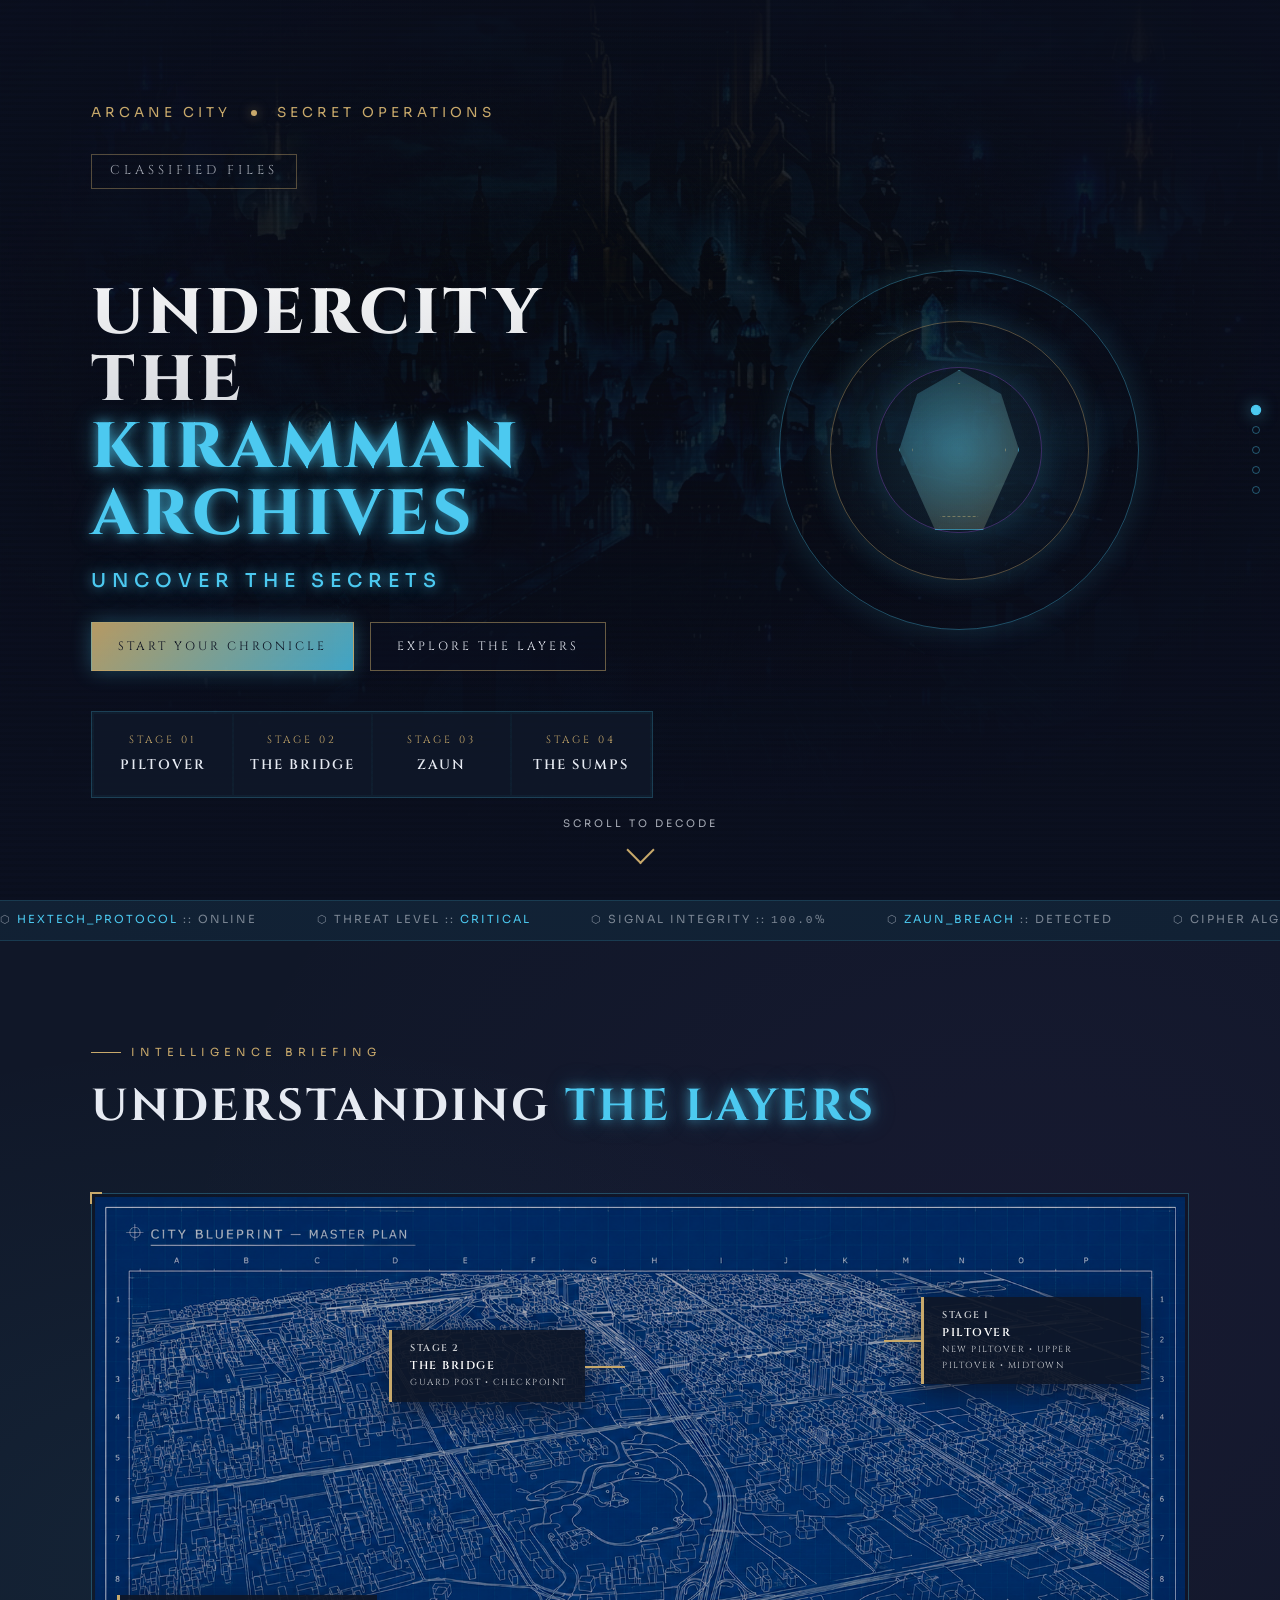
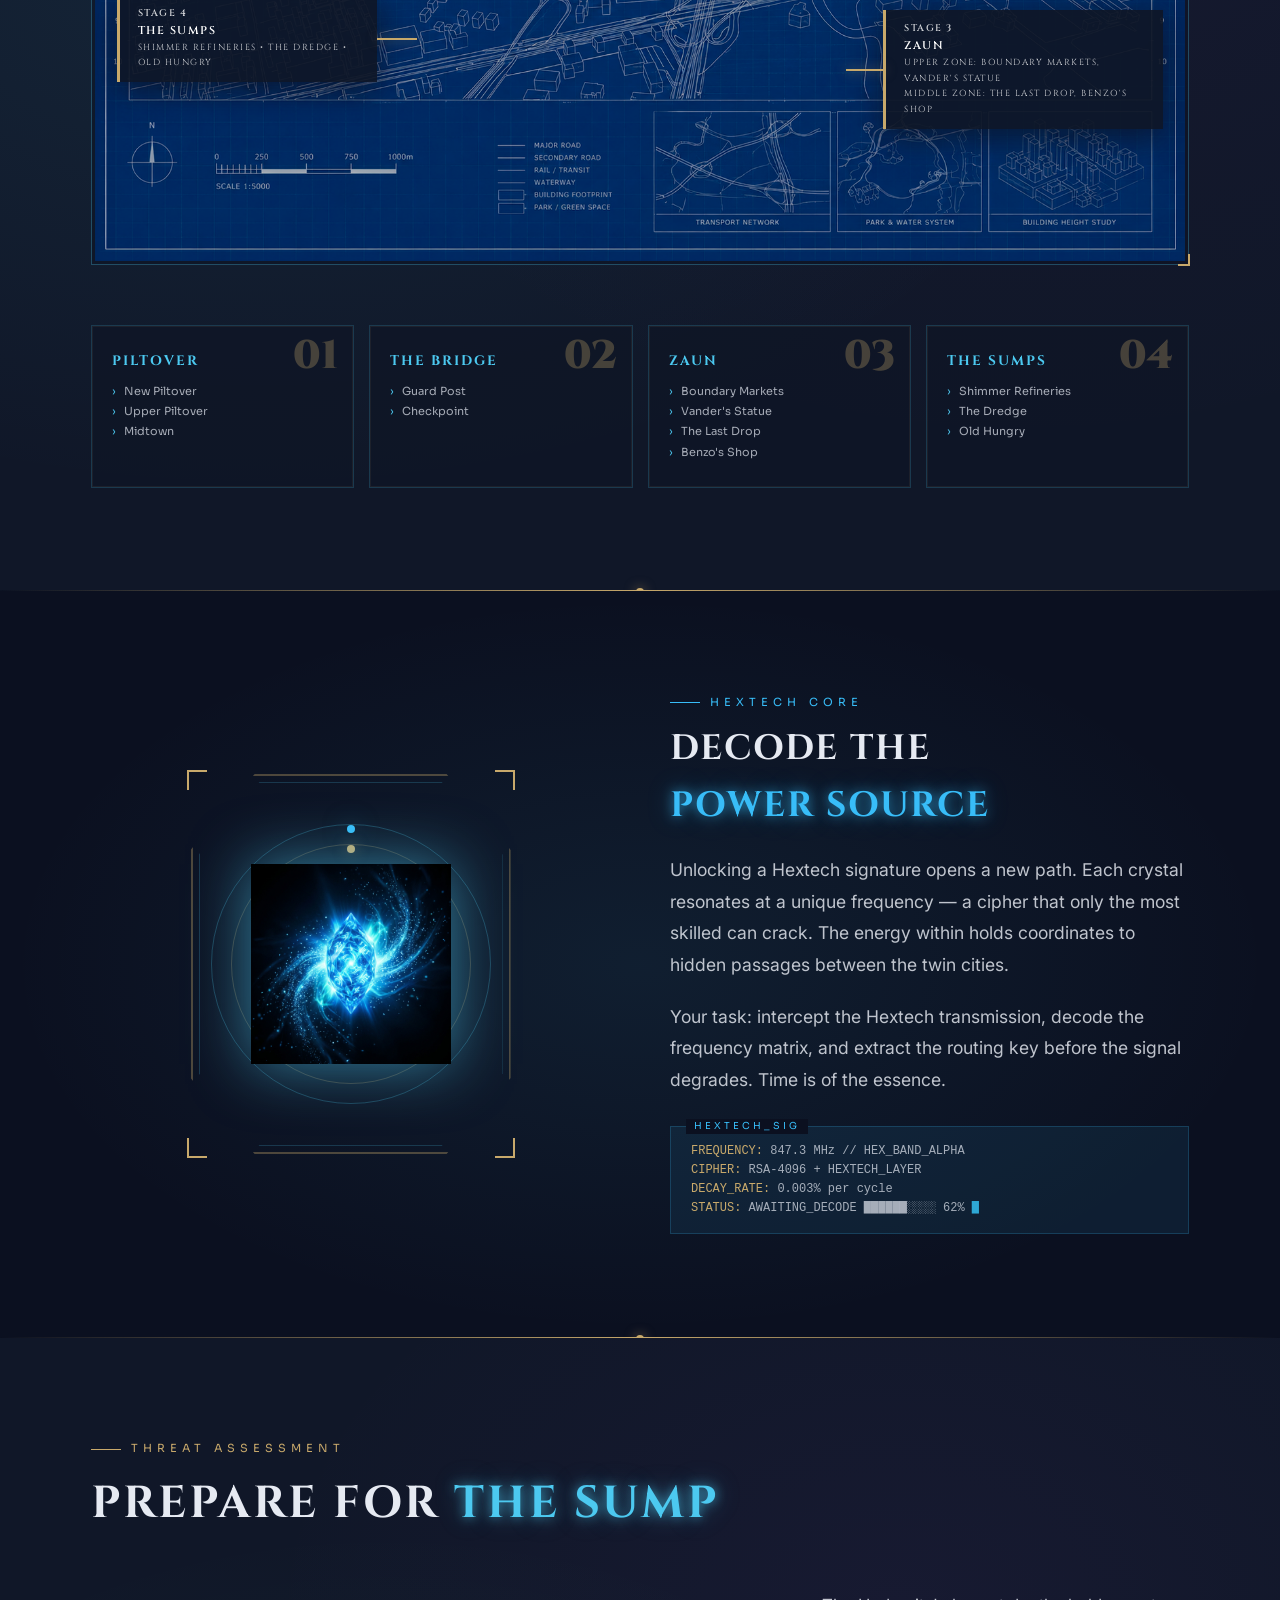
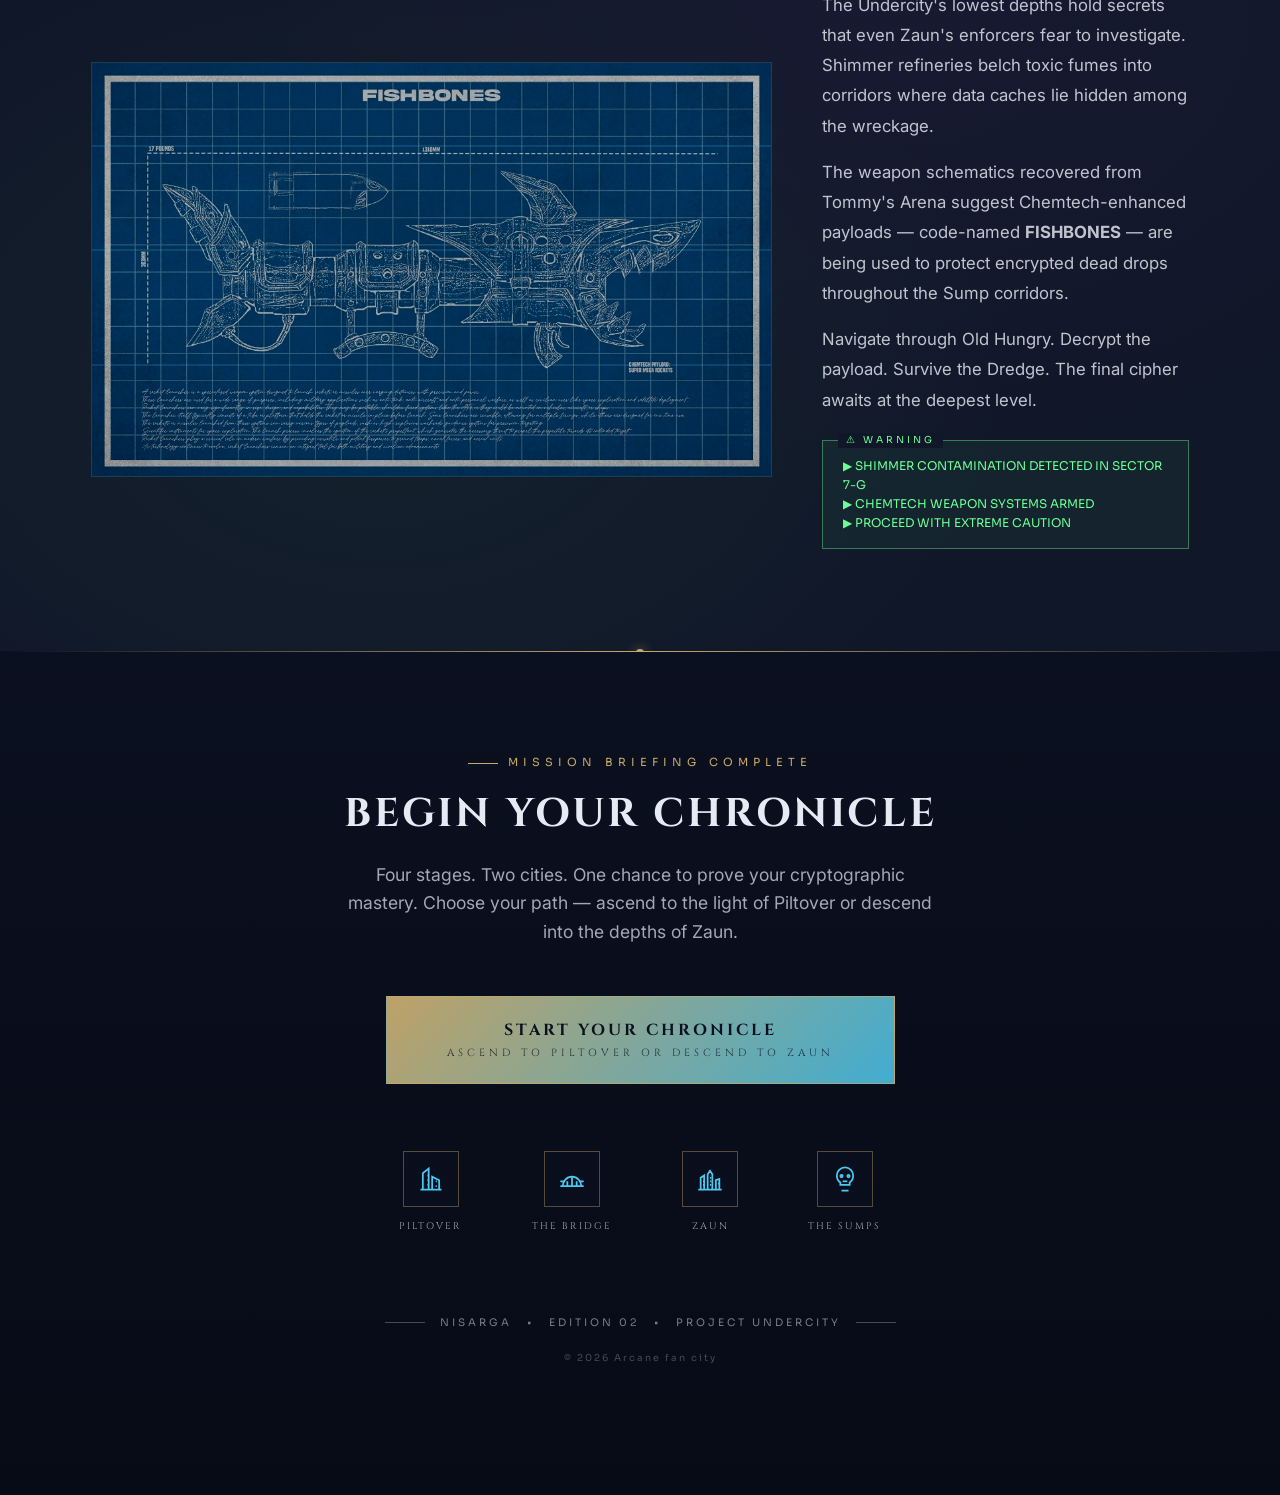
==== commit f97562e4: "Add files via upload" ====
--- a/index.html
+++ b/index.html
@@ -51,13 +51,13 @@
           <div class="hero-edition">Classified files</div>
 
           <h1 class="hero-title">
-            Kiramman Archives of<br>
-            <span class="accent">Piltover</span> & <span class="accent">Zaun</span>
+            <br>Undercity the<br>
+            <span class="accent">Kiramman</span> <span class="accent">Archives</span>
           </h1>
-          <p class="hero-subtitle">Decrypt the Secrets </p>
+          <p class="hero-subtitle">Uncover the Secrets </p>
 
           <div class="hero-actions">
-            <a href="#cta" class="hero-cta hero-cta--primary">Start Your Chronicle</a>
+            <a href="challenge.html" class="hero-cta hero-cta--primary">Start Your Chronicle</a>
             <a href="#layers" class="hero-cta hero-cta--ghost">Explore The Layers</a>
           </div>
 
@@ -339,7 +339,7 @@
           Choose your path — ascend to the light of Piltover or descend into the depths of Zaun.
         </p>
 
-        <a href="#" class="cta-button reveal reveal-delay-3" id="cta-btn">
+        <a href="challenge.html" class="cta-button reveal reveal-delay-3" id="cta-btn">
           <span>
             Start Your Chronicle
             <span class="cta-button-sub">Ascend to Piltover or Descend to Zaun</span>
